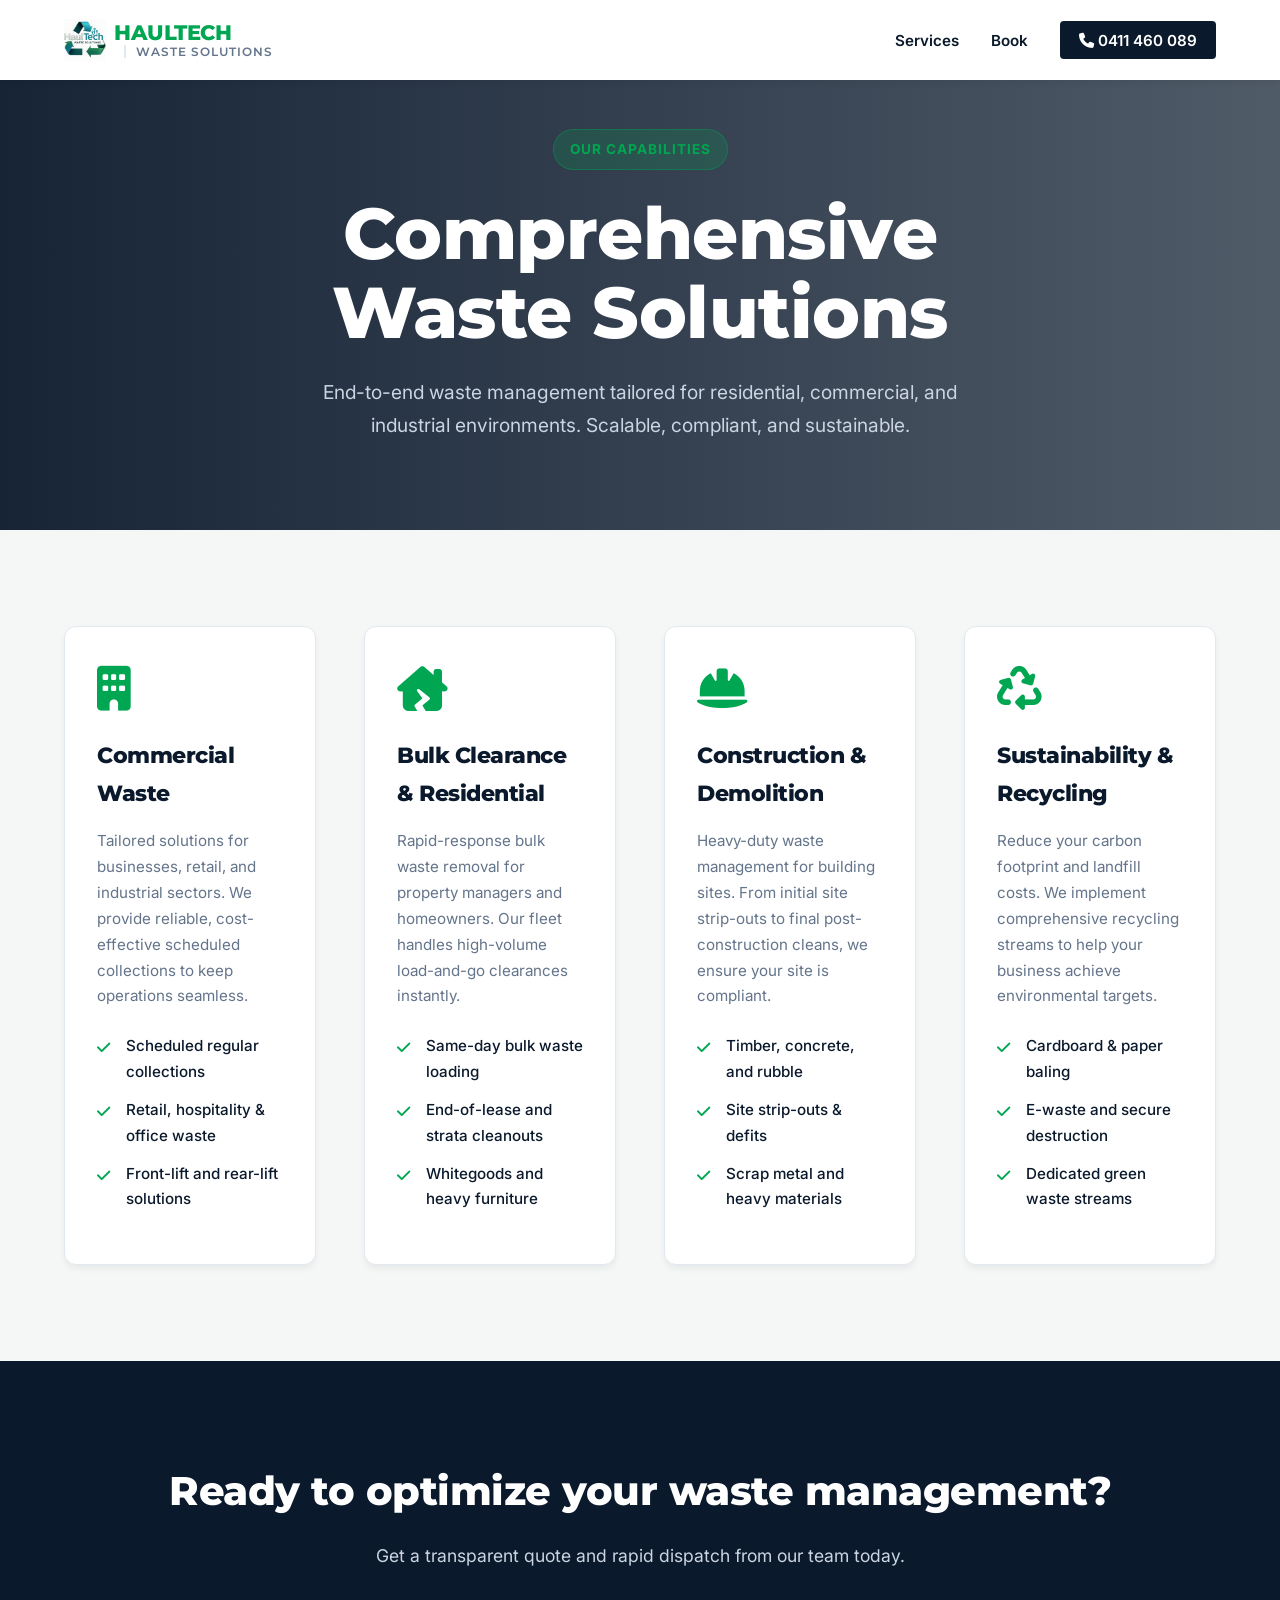
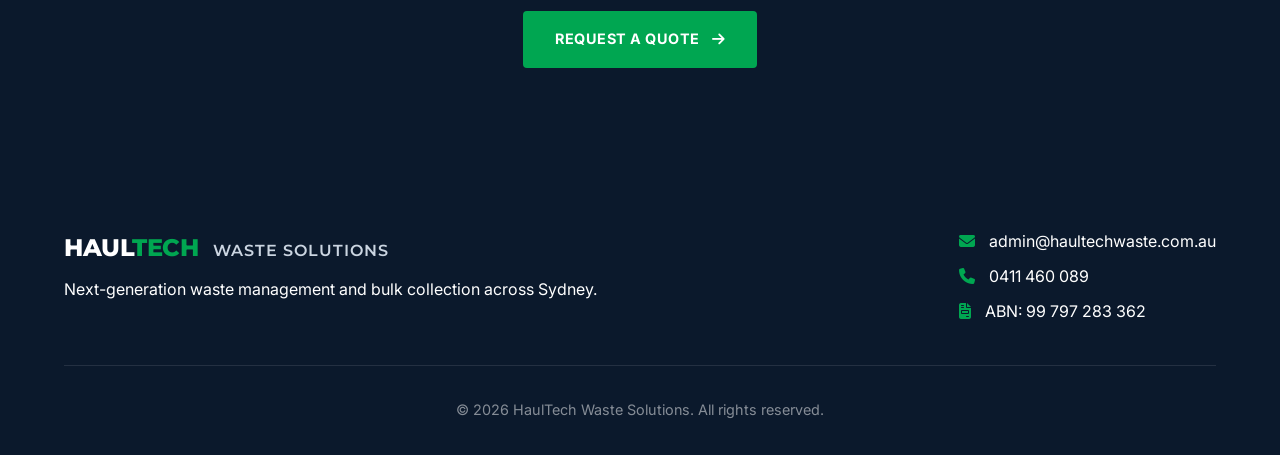
==== services.html @ 018791e0 "Add files via upload" ====
<!DOCTYPE html>
<html lang="en">
<head>
    <meta charset="UTF-8">
    <meta name="viewport" content="width=device-width, initial-scale=1.0">
    <title>Enterprise Services | HaulTech Waste Solutions</title>
    <link href="https://fonts.googleapis.com/css2?family=Montserrat:wght@700;800&family=Inter:wght@400;500;600&display=swap" rel="stylesheet">
    <link rel="stylesheet" href="https://cdnjs.cloudflare.com/ajax/libs/font-awesome/6.4.0/css/all.min.css">
    <link rel="stylesheet" href="styles.css">
</head>
<body>

    <header class="navbar">
        <div class="logo">
            <a href="index.html" class="logo-container">
                <img src="IMG_9557.JPG" alt="HaulTech Logo" class="logo-img">
                <div class="logo-text">
                    <span class="brand-name">HAUL<span>TECH</span></span>
                    <span class="tagline">WASTE SOLUTIONS</span>
                </div>
            </a>
        </div>
        <nav>
            <ul>
                <li><a href="services.html">Services</a></li>
                <li><a href="index.html#booking">Book</a></li>
                <li>
                    <a href="tel:0411460089" class="btn-nav-call">
                        <i class="fa-solid fa-phone"></i> <span class="phone-number">0411 460 089</span>
                    </a>
                </li>
            </ul>
        </nav>
    </header>

    <section class="hero hero-inner">
        <div class="hero-overlay"></div>
        <div class="hero-content fade-in-up" style="text-align: center; margin: 0 auto;">
            <span class="badge">Our Capabilities</span>
            <h1>Comprehensive Waste Solutions</h1>
            <p>End-to-end waste management tailored for residential, commercial, and industrial environments. Scalable, compliant, and sustainable.</p>
        </div>
    </section>

    <section class="services-showcase">
        <div class="services-showcase-grid">
            
            <div class="service-card-premium">
                <i class="fa-solid fa-building icon"></i>
                <h3>Commercial Waste</h3>
                <p>Tailored solutions for businesses, retail, and industrial sectors. We provide reliable, cost-effective scheduled collections to keep operations seamless.</p>
                <ul>
                    <li>Scheduled regular collections</li>
                    <li>Retail, hospitality & office waste</li>
                    <li>Front-lift and rear-lift solutions</li>
                </ul>
            </div>

            <div class="service-card-premium">
                <i class="fa-solid fa-house-chimney-crack icon"></i>
                <h3>Bulk Clearance & Residential</h3>
                <p>Rapid-response bulk waste removal for property managers and homeowners. Our fleet handles high-volume load-and-go clearances instantly.</p>
                <ul>
                    <li>Same-day bulk waste loading</li>
                    <li>End-of-lease and strata cleanouts</li>
                    <li>Whitegoods and heavy furniture</li>
                </ul>
            </div>

            <div class="service-card-premium">
                <i class="fa-solid fa-helmet-safety icon"></i>
                <h3>Construction & Demolition</h3>
                <p>Heavy-duty waste management for building sites. From initial site strip-outs to final post-construction cleans, we ensure your site is compliant.</p>
                <ul>
                    <li>Timber, concrete, and rubble</li>
                    <li>Site strip-outs & defits</li>
                    <li>Scrap metal and heavy materials</li>
                </ul>
            </div>

            <div class="service-card-premium">
                <i class="fa-solid fa-recycle icon"></i>
                <h3>Sustainability & Recycling</h3>
                <p>Reduce your carbon footprint and landfill costs. We implement comprehensive recycling streams to help your business achieve environmental targets.</p>
                <ul>
                    <li>Cardboard & paper baling</li>
                    <li>E-waste and secure destruction</li>
                    <li>Dedicated green waste streams</li>
                </ul>
            </div>

        </div>
    </section>

    <section class="cta-banner">
        <h2>Ready to optimize your waste management?</h2>
        <p>Get a transparent quote and rapid dispatch from our team today.</p>
        <a href="index.html#booking" class="btn-primary btn-lg">Request a Quote <i class="fa-solid fa-arrow-right"></i></a>
    </section>

   <footer>
        <div class="footer-container">
            <div class="footer-brand">
                <h2>HAUL<span>TECH</span> <span style="font-size: 1rem; font-weight: 600; color: #cbd5e1; letter-spacing: 1px; margin-left: 8px;">WASTE SOLUTIONS</span></h2>
                <p>Next-generation waste management and bulk collection across Sydney.</p>
            </div>
            <div class="footer-contact">
                <p><i class="fa-solid fa-envelope"></i> <a href="mailto:admin@haultechwaste.com.au">admin@haultechwaste.com.au</a></p>
                <p><i class="fa-solid fa-phone"></i> <a href="tel:0411460089">0411 460 089</a></p>
                <p class="footer-abn"><i class="fa-solid fa-file-invoice"></i> ABN: 99 797 283 362</p>
            </div>
        </div>
        <div class="footer-bottom">
            <p>&copy; 2026 HaulTech Waste Solutions. All rights reserved.</p>
        </div>
    </footer>

</body>
</html>
---- styles.css ----
/* =========================================
   ENTERPRISE DESIGN SYSTEM & VARIABLES
   ========================================= */
   :root {
    --primary-navy: #0B192C;
    --primary-green: #00A651; /* Vibrant, trustworthy green */
    --hover-green: #008741;
    --bg-light: #F4F7F6;
    --text-main: #334155;
    --text-muted: #64748B;
    --white: #ffffff;
    --border-color: #E2E8F0;
    --shadow-sm: 0 4px 6px rgba(0, 0, 0, 0.05);
    --shadow-lg: 0 20px 40px rgba(11, 25, 44, 0.08);
}

* {
    margin: 0;
    padding: 0;
    box-sizing: border-box;
}

body {
    font-family: 'Inter', sans-serif;
    color: var(--text-main);
    background-color: var(--bg-light);
    line-height: 1.7;
    -webkit-font-smoothing: antialiased;
}

h1, h2, h3, h4 {
    font-family: 'Montserrat', sans-serif;
    color: var(--primary-navy);
    font-weight: 800;
    letter-spacing: -0.5px;
}

/* =========================================
   NAVIGATION (Corporate & Sleek)
   ========================================= */
.navbar {
    display: flex;
    justify-content: space-between;
    align-items: center;
    padding: 1.2rem 5%;
    background: var(--white);
    box-shadow: var(--shadow-sm);
    position: sticky;
    top: 0;
    z-index: 1000;
}

.logo a {
    text-decoration: none;
    font-family: 'Montserrat', sans-serif;
    font-size: 1.8rem;
    font-weight: 800;
    color: var(--primary-navy);
    display: flex;
    align-items: center;
    gap: 0.5rem;
}

.logo span { color: var(--primary-green); }
.logo .tagline {
    font-size: 0.75rem;
    color: var(--text-muted);
    font-weight: 600;
    letter-spacing: 1px;
    margin-left: 10px;
    border-left: 2px solid var(--border-color);
    padding-left: 10px;
    display: none; /* Hidden on very small screens */
}

@media(min-width: 768px) { .logo .tagline { display: block; } }

nav ul {
    list-style: none;
    display: flex;
    gap: 2rem;
    align-items: center;
}

nav a {
    text-decoration: none;
    color: var(--primary-navy);
    font-weight: 600;
    font-size: 0.95rem;
    transition: color 0.3s;
}

nav a:hover { color: var(--primary-green); }

/* Buttons */
.btn-nav-call {
    background: var(--primary-navy);
    color: var(--white);
    padding: 0.6rem 1.2rem;
    border-radius: 4px;
    transition: background 0.3s, transform 0.3s;
}
.btn-nav-call:hover {
    background: var(--primary-green);
    color: var(--white);
    transform: translateY(-2px);
}

.btn-primary {
    background: var(--primary-green);
    color: var(--white);
    padding: 1rem 2rem;
    border-radius: 4px;
    font-weight: 700;
    text-decoration: none;
    display: inline-flex;
    align-items: center;
    justify-content: center;
    gap: 0.75rem;
    border: none;
    cursor: pointer;
    transition: all 0.3s ease;
    text-transform: uppercase;
    letter-spacing: 0.5px;
    font-size: 0.9rem;
}

.btn-primary:hover {
    background: var(--hover-green);
    transform: translateY(-3px);
    box-shadow: 0 10px 20px rgba(0, 166, 81, 0.3);
}

.btn-outline-light {
    border: 2px solid var(--white);
    color: var(--white);
    padding: 0.9rem 2rem;
    border-radius: 4px;
    font-weight: 700;
    text-decoration: none;
    transition: all 0.3s ease;
    text-transform: uppercase;
    letter-spacing: 0.5px;
    font-size: 0.9rem;
}

.btn-outline-light:hover {
    background: var(--white);
    color: var(--primary-navy);
}

/* =========================================
   HERO SECTION (Cinematic & Bold)
   ========================================= */
.hero {
    position: relative;
    height: 85vh;
    min-height: 600px;
    display: flex;
    align-items: center;
    padding: 0 5%;
    background: url('https://images.unsplash.com/photo-1532996122724-e3c354a0b15b?auto=format&fit=crop&w=1920&q=80') center/cover;
}

.hero-overlay {
    position: absolute;
    inset: 0;
    background: linear-gradient(90deg, rgba(11, 25, 44, 0.95) 0%, rgba(11, 25, 44, 0.7) 100%);
    z-index: 1;
}

.hero-content {
    position: relative;
    z-index: 2;
    max-width: 800px;
    color: var(--white);
}

.badge {
    display: inline-block;
    background: rgba(0, 166, 81, 0.2);
    color: var(--primary-green);
    padding: 0.5rem 1rem;
    border-radius: 50px;
    font-weight: 700;
    font-size: 0.85rem;
    margin-bottom: 1.5rem;
    border: 1px solid rgba(0, 166, 81, 0.4);
    letter-spacing: 1px;
    text-transform: uppercase;
}

.hero h1 {
    color: var(--white);
    font-size: 4.5rem;
    line-height: 1.1;
    margin-bottom: 1.5rem;
}

.hero p {
    font-size: 1.2rem;
    color: #cbd5e1;
    margin-bottom: 2.5rem;
    max-width: 600px;
}

.hero-buttons {
    display: flex;
    gap: 1.5rem;
    flex-wrap: wrap;
}

/* Animation for Hero */
.fade-in-up {
    animation: fadeInUp 1s cubic-bezier(0.2, 0.8, 0.2, 1) forwards;
}

@keyframes fadeInUp {
    from { opacity: 0; transform: translateY(40px); }
    to { opacity: 1; transform: translateY(0); }
}

/* =========================================
   TRUST SECTION (Corporate Capabilities)
   ========================================= */
.trust-section {
    padding: 4rem 5%;
    background: var(--white);
    border-bottom: 1px solid var(--border-color);
}

.trust-grid {
    max-width: 1200px;
    margin: 0 auto;
    display: grid;
    grid-template-columns: repeat(auto-fit, minmax(300px, 1fr));
    gap: 3rem;
    text-align: center;
}

.icon-circle {
    width: 80px;
    height: 80px;
    background: rgba(0, 166, 81, 0.1);
    color: var(--primary-green);
    border-radius: 50%;
    display: flex;
    align-items: center;
    justify-content: center;
    font-size: 2rem;
    margin: 0 auto 1.5rem auto;
    transition: transform 0.3s;
}

.trust-item:hover .icon-circle { transform: scale(1.1); }
.trust-item h3 { font-size: 1.3rem; margin-bottom: 0.75rem; }

/* =========================================
   BOOKING SECTION (Split Layout)
   ========================================= */
.booking-section {
    padding: 6rem 5%;
    max-width: 1400px;
    margin: 0 auto;
}

.booking-container {
    display: grid;
    grid-template-columns: 1fr 1.2fr;
    gap: 4rem;
    align-items: start;
}

@media(max-width: 992px) {
    .booking-container { grid-template-columns: 1fr; }
    .hero h1 { font-size: 3rem; }
}

.booking-text h2 {
    font-size: 3rem;
    margin-bottom: 1.5rem;
}

.booking-text p {
    font-size: 1.1rem;
    margin-bottom: 2rem;
}

.contact-card {
    background: var(--white);
    padding: 1.5rem;
    border-radius: 8px;
    display: flex;
    align-items: center;
    gap: 1.5rem;
    border: 1px solid var(--border-color);
    box-shadow: var(--shadow-sm);
}

.contact-card i {
    font-size: 2.5rem;
    color: var(--primary-navy);
}

.contact-card h4 { font-size: 1rem; margin-bottom: 0.25rem; }
.contact-card a {
    color: var(--primary-green);
    font-weight: 700;
    text-decoration: none;
    font-size: 1.2rem;
}

/* Premium Form Styling */
.booking-form-wrapper {
    background: var(--white);
    padding: 3rem;
    border-radius: 16px;
    box-shadow: var(--shadow-lg);
}

.form-row {
    display: grid;
    grid-template-columns: 1fr 1fr;
    gap: 1.5rem;
}

@media(max-width: 600px) {
    .form-row { grid-template-columns: 1fr; gap: 0; }
    .booking-form-wrapper { padding: 2rem 1.5rem; }
}

.form-group { margin-bottom: 1.5rem; }
.form-group label {
    display: block;
    margin-bottom: 0.5rem;
    font-weight: 600;
    font-size: 0.9rem;
    color: var(--primary-navy);
}

.form-group input, 
.form-group select, 
.form-group textarea {
    width: 100%;
    padding: 1rem;
    background: var(--bg-light);
    border: 1px solid transparent;
    border-radius: 8px;
    font-family: 'Inter', sans-serif;
    font-size: 1rem;
    transition: all 0.3s;
}

.form-group input:focus, 
.form-group select:focus, 
.form-group textarea:focus {
    outline: none;
    border: 1px solid var(--primary-green);
    background: var(--white);
    box-shadow: 0 0 0 4px rgba(0, 166, 81, 0.1);
}

.form-group textarea { resize: vertical; min-height: 120px; }

.btn-submit { width: 100%; margin-top: 1rem; padding: 1.2rem; font-size: 1.1rem; }

.form-status { margin-top: 1.5rem; font-weight: 600; text-align: center; }

/* =========================================
   CORPORATE FOOTER
   ========================================= */
footer {
    background: var(--primary-navy);
    color: var(--white);
    padding: 4rem 5% 2rem;
}

.footer-container {
    max-width: 1200px;
    margin: 0 auto;
    display: flex;
    justify-content: space-between;
    flex-wrap: wrap;
    gap: 2rem;
    border-bottom: 1px solid rgba(255,255,255,0.1);
    padding-bottom: 2rem;
    margin-bottom: 2rem;
}

.footer-brand h2 { color: var(--white); margin-bottom: 0.5rem; }
.footer-brand span { color: var(--primary-green); }
.footer-contact p { margin-bottom: 0.5rem; }
.footer-contact a { color: var(--white); text-decoration: none; transition: color 0.3s; }
.footer-contact a:hover { color: var(--primary-green); }
.footer-contact i { color: var(--primary-green); margin-right: 10px; }

.footer-bottom { text-align: center; color: rgba(255,255,255,0.5); font-size: 0.9rem; }

/* =========================================
   SERVICES PAGE (Enterprise Layout)
   ========================================= */

/* Shorter Cinematic Hero for Subpages */
.hero-inner {
    height: 50vh;
    min-height: 400px;
}

/* Services Layout */
.services-showcase {
    padding: 6rem 5%;
    max-width: 1400px;
    margin: 0 auto;
}

.services-showcase-grid {
    display: grid;
    grid-template-columns: repeat(1, 1fr);
    gap: 3rem;
}

@media(min-width: 768px) {
    .services-showcase-grid { grid-template-columns: repeat(2, 1fr); }
}

@media(min-width: 1100px) {
    .services-showcase-grid { grid-template-columns: repeat(4, 1fr); }
}

/* Premium Service Cards */
.service-card-premium {
    background: var(--white);
    border: 1px solid var(--border-color);
    border-radius: 12px;
    padding: 2.5rem 2rem;
    position: relative;
    overflow: hidden;
    transition: all 0.4s ease;
    box-shadow: var(--shadow-sm);
}

/* Animated Green Top Border on Hover */
.service-card-premium::before {
    content: '';
    position: absolute;
    top: 0;
    left: 0;
    width: 100%;
    height: 4px;
    background: var(--primary-green);
    transform: scaleX(0);
    transform-origin: left;
    transition: transform 0.4s ease;
}

.service-card-premium:hover {
    transform: translateY(-10px);
    box-shadow: var(--shadow-lg);
    border-color: transparent;
}

.service-card-premium:hover::before {
    transform: scaleX(1);
}

.service-card-premium .icon {
    font-size: 2.8rem;
    color: var(--primary-green);
    margin-bottom: 1.5rem;
}

.service-card-premium h3 {
    font-size: 1.4rem;
    margin-bottom: 1rem;
}

.service-card-premium p {
    color: var(--text-muted);
    margin-bottom: 1.5rem;
    font-size: 0.95rem;
}

/* Custom Checkmark List using FontAwesome */
.service-card-premium ul {
    list-style: none;
}

.service-card-premium ul li {
    position: relative;
    padding-left: 1.8rem;
    margin-bottom: 0.75rem;
    font-weight: 500;
    font-size: 0.95rem;
    color: var(--primary-navy);
}

.service-card-premium ul li::before {
    content: '\f00c'; /* FontAwesome Checkmark */
    font-family: 'Font Awesome 6 Free';
    font-weight: 900;
    position: absolute;
    left: 0;
    top: 2px;
    color: var(--primary-green);
}

/* Call to Action Banner */
.cta-banner {
    background: var(--primary-navy);
    padding: 6rem 5%;
    text-align: center;
}

.cta-banner h2 {
    color: var(--white);
    margin-bottom: 1rem;
    font-size: 2.5rem;
}

.cta-banner p {
    color: #cbd5e1;
    margin-bottom: 2.5rem;
    font-size: 1.1rem;
}

/* =========================================
   BY THE NUMBERS / STATS SECTION
   ========================================= */
.stats-section {
    background: var(--primary-navy);
    color: var(--white);
    padding: 5rem 5%;
    border-top: 1px solid rgba(255, 255, 255, 0.1);
    border-bottom: 1px solid rgba(255, 255, 255, 0.1);
}

.stats-grid {
    max-width: 1200px;
    margin: 0 auto;
    display: grid;
    grid-template-columns: repeat(1, 1fr);
    gap: 3rem;
    text-align: center;
}

@media(min-width: 768px) {
    .stats-grid {
        grid-template-columns: repeat(2, 1fr);
    }
}

@media(min-width: 1024px) {
    .stats-grid {
        grid-template-columns: repeat(3, 1fr);
    }
}

.stat-item h2 {
    font-size: 3.5rem;
    color: var(--primary-green);
    font-family: 'Montserrat', sans-serif;
    font-weight: 800;
    margin-bottom: 0.5rem;
    line-height: 1;
}

/* Special styling for the ABN card so it fits nicely */
.stat-item .abn-code {
    font-size: 1.6rem;
    color: var(--primary-green);
    font-family: 'Montserrat', sans-serif;
    font-weight: 700;
    margin-bottom: 0.8rem;
    letter-spacing: 0.5px;
    padding-top: 0.5rem;
}

.stat-item p {
    color: #cbd5e1;
    font-size: 1rem;
    font-weight: 500;
    text-transform: uppercase;
    letter-spacing: 0.5px;
}

* {
    margin: 0;
    padding: 0;
    box-sizing: border-box;
}

html {
    scroll-behavior: smooth;
}

/* =========================================
   PERFECT CENTERING FOR SERVICES PAGE HERO
   ========================================= */
.hero-inner .hero-content {
    text-align: center !important;
    margin-left: auto !important;
    margin-right: auto !important;
    width: 100%;
}

.hero-inner .hero-content p {
    text-align: center !important;
    margin-left: auto !important;
    margin-right: auto !important;
    max-width: 650px;
}

/* =========================================
   ULTRA-COMPACT MOBILE HEADER FIX
   ========================================= */
@media(max-width: 768px) {
    .navbar {
        padding: 0.75rem 4%;
        flex-wrap: nowrap; /* Forces everything to stay on one clean line */
    }

    /* Shrinks the logo just enough so it never crowds the menu buttons */
    .logo a {
        font-size: 1.3rem !important;
        letter-spacing: -0.5px;
    }

    .tagline {
        display: none !important; /* Hides secondary text completely on mobile */
    }

    .mobile-actions {
        display: flex;
        gap: 0.6rem;
        align-items: center;
    }
    
    /* Makes the mobile phone icon sleek and proportional */
    .mobile-phone-icon {
        width: 36px;
        height: 36px;
        font-size: 0.95rem;
    }

    /* Tightens the hamburger button */
    .menu-toggle {
        font-size: 1.35rem;
        padding: 0;
    }

    .desktop-phone {
        display: none !important;
    }
}

/* =========================================
   RESPONSIVE PHONE NUMBER & HEADER STYLING
   ========================================= */
@media(max-width: 768px) {
    .navbar {
        padding: 0.75rem 4%;
        justify-content: space-between;
    }

    .logo a {
        font-size: 1.2rem !important;
        letter-spacing: -0.5px;
    }

    .tagline {
        display: none !important;
    }

    nav ul {
        gap: 0.6rem;
        align-items: center;
    }

    nav a {
        font-size: 0.85rem;
    }

    /* Keeps the call button compact and clean on mobile */
    .btn-nav-call {
        padding: 0.4rem 0.7rem;
        font-size: 0.8rem;
        display: inline-flex;
        align-items: center;
        gap: 4px;
    }

    /* Keeps the phone digits readable on smaller phones */
    .phone-number {
        font-size: 0.78rem;
    }
}

/* For extremely small screens (older phones under 380px wide) */
@media(max-width: 380px) {
    .phone-number {
        display: none; /* Safely hides just the digits on tiny screens, keeping the green phone icon active to dial */
    }
}

/* =========================================
   MOBILE HERO SECTION FIX (Prevents Text Cutoff)
   ========================================= */
@media(max-width: 768px) {
    .hero {
        height: auto !important;
        min-height: auto !important;
        padding: 5rem 5% 4rem 5% !important;
    }

    .hero-content h1 {
        font-size: 2.2rem !important;
        line-height: 1.2 !important;
        margin-bottom: 1rem !important;
    }

    .hero-content p {
        font-size: 1rem !important;
        line-height: 1.5 !important;
        margin-bottom: 1.5rem !important;
    }
}

/* =========================================
   3D & MOVING SERVICE ICONS
   ========================================= */

/* Enable 3D perspective on the service cards */
.service-card {
    transition: transform 0.4s cubic-bezier(0.16, 1, 0.3, 1), box-shadow 0.4s cubic-bezier(0.16, 1, 0.3, 1);
    transform-style: preserve-3d;
    perspective: 1000px;
}

/* 3D tilt effect when hovering the entire card */
.service-card:hover {
    transform: translateY(-8px) rotateX(3deg) rotateY(-3deg);
    box-shadow: 0 20px 40px rgba(0, 166, 81, 0.15), 0 10px 20px rgba(11, 25, 44, 0.1);
}

/* Continuous gentle floating movement for the icon container */
.service-icon, 
.service-card i {
    animation: floatIcon 4s ease-in-out infinite;
    transform-style: preserve-3d;
    display: inline-block;
    transition: transform 0.4s ease, color 0.3s ease;
}

/* Keyframes for smooth floating motion */
@keyframes floatIcon {
    0% {
        transform: translateY(0px) rotate(0deg);
    }
    50% {
        transform: translateY(-8px) rotate(2deg);
    }
    100% {
        transform: translateY(0px) rotate(0deg);
    }
}

/* Enhanced 3D pop effect when hovering the card */
.service-card:hover .service-icon,
.service-card:hover i {
    animation-play-state: paused; /* Pause floating during hover to focus on the 3D pop */
    transform: translateY(-12px) translateZ(25px) scale(1.12);
    color: var(--primary-green);
    text-shadow: 0 10px 20px rgba(0, 166, 81, 0.3);
}

/* =========================================
   CUSTOM BRAND LOGO STYLING
   ========================================= */

/* Header Logo */
.logo a {
    display: flex;
    align-items: center;
    text-decoration: none;
}

.logo-img {
    height: 48px;
    width: auto;
    display: block;
    object-fit: contain;
    transition: transform 0.3s ease;
}

.logo-img:hover {
    transform: scale(1.02);
}

/* Footer Logo */
.footer-brand a {
    display: inline-block;
    margin-bottom: 0.75rem;
}

.footer-logo-img {
    height: 52px;
    width: auto;
    display: block;
    object-fit: contain;
}

/* Mobile Adjustments for Header Logo */
@media(max-width: 768px) {
    .logo-img {
        height: 38px;
    }
}

/* =========================================
   SIDE-BY-SIDE LOGO & BRAND TEXT
   ========================================= */
.logo-container {
    display: flex;
    align-items: center;
    gap: 10px;
    text-decoration: none;
}

.logo-img {
    height: 42px;
    width: auto;
    object-fit: contain;
    transition: transform 0.3s ease;
}

.logo-container:hover .logo-img {
    transform: scale(1.03);
}

.logo-text {
    display: flex;
    flex-direction: column;
    line-height: 1.1;
}

.brand-name {
    font-family: 'Montserrat', sans-serif;
    font-weight: 800;
    font-size: 1.3rem;
    color: var(--primary-navy);
    letter-spacing: -0.5px;
}

.brand-name span {
    color: var(--primary-green);
}

.tagline {
    font-family: 'Montserrat', sans-serif;
    font-weight: 600;
    font-size: 0.65rem;
    color: #64748b;
    letter-spacing: 0.5px;
    text-transform: uppercase;
}

/* Mobile Responsiveness for Header Branding */
@media(max-width: 768px) {
    .logo-img {
        height: 34px;
    }

    .brand-name {
        font-size: 1.05rem;
    }

    .tagline {
        display: none; /* Hides tagline on smaller mobile screens to keep the header clean and uncluttered */
    }
}

/* =========================================
   SERVICE AREA MAP SECTION
   ========================================= */
.map-section {
    padding: 5rem 5%;
    background: #f8fafc;
    border-top: 1px solid var(--border-color);
    text-align: center;
}

.map-header {
    max-width: 700px;
    margin: 0 auto 2.5rem auto;
}

.map-header h2 {
    font-family: 'Montserrat', sans-serif;
    font-size: 2.2rem;
    font-weight: 800;
    color: var(--primary-navy);
    margin-bottom: 0.75rem;
}

.map-header p {
    font-size: 1.05rem;
    color: #64748b;
    line-height: 1.5;
}

.map-container {
    width: 100%;
    max-width: 1200px;
    margin: 0 auto;
    border-radius: 12px;
    overflow: hidden;
    box-shadow: 0 15px 35px rgba(11, 25, 44, 0.08);
    border: 1px solid var(--border-color);
}

.map-container iframe {
    width: 100%;
    height: 420px;
    display: block;
}

/* Mobile Responsiveness for Map Section */
@media(max-width: 768px) {
    .map-section {
        padding: 3.5rem 4%;
    }

    .map-header h2 {
        font-size: 1.7rem;
    }

    .map-container iframe {
        height: 320px;
    }
}
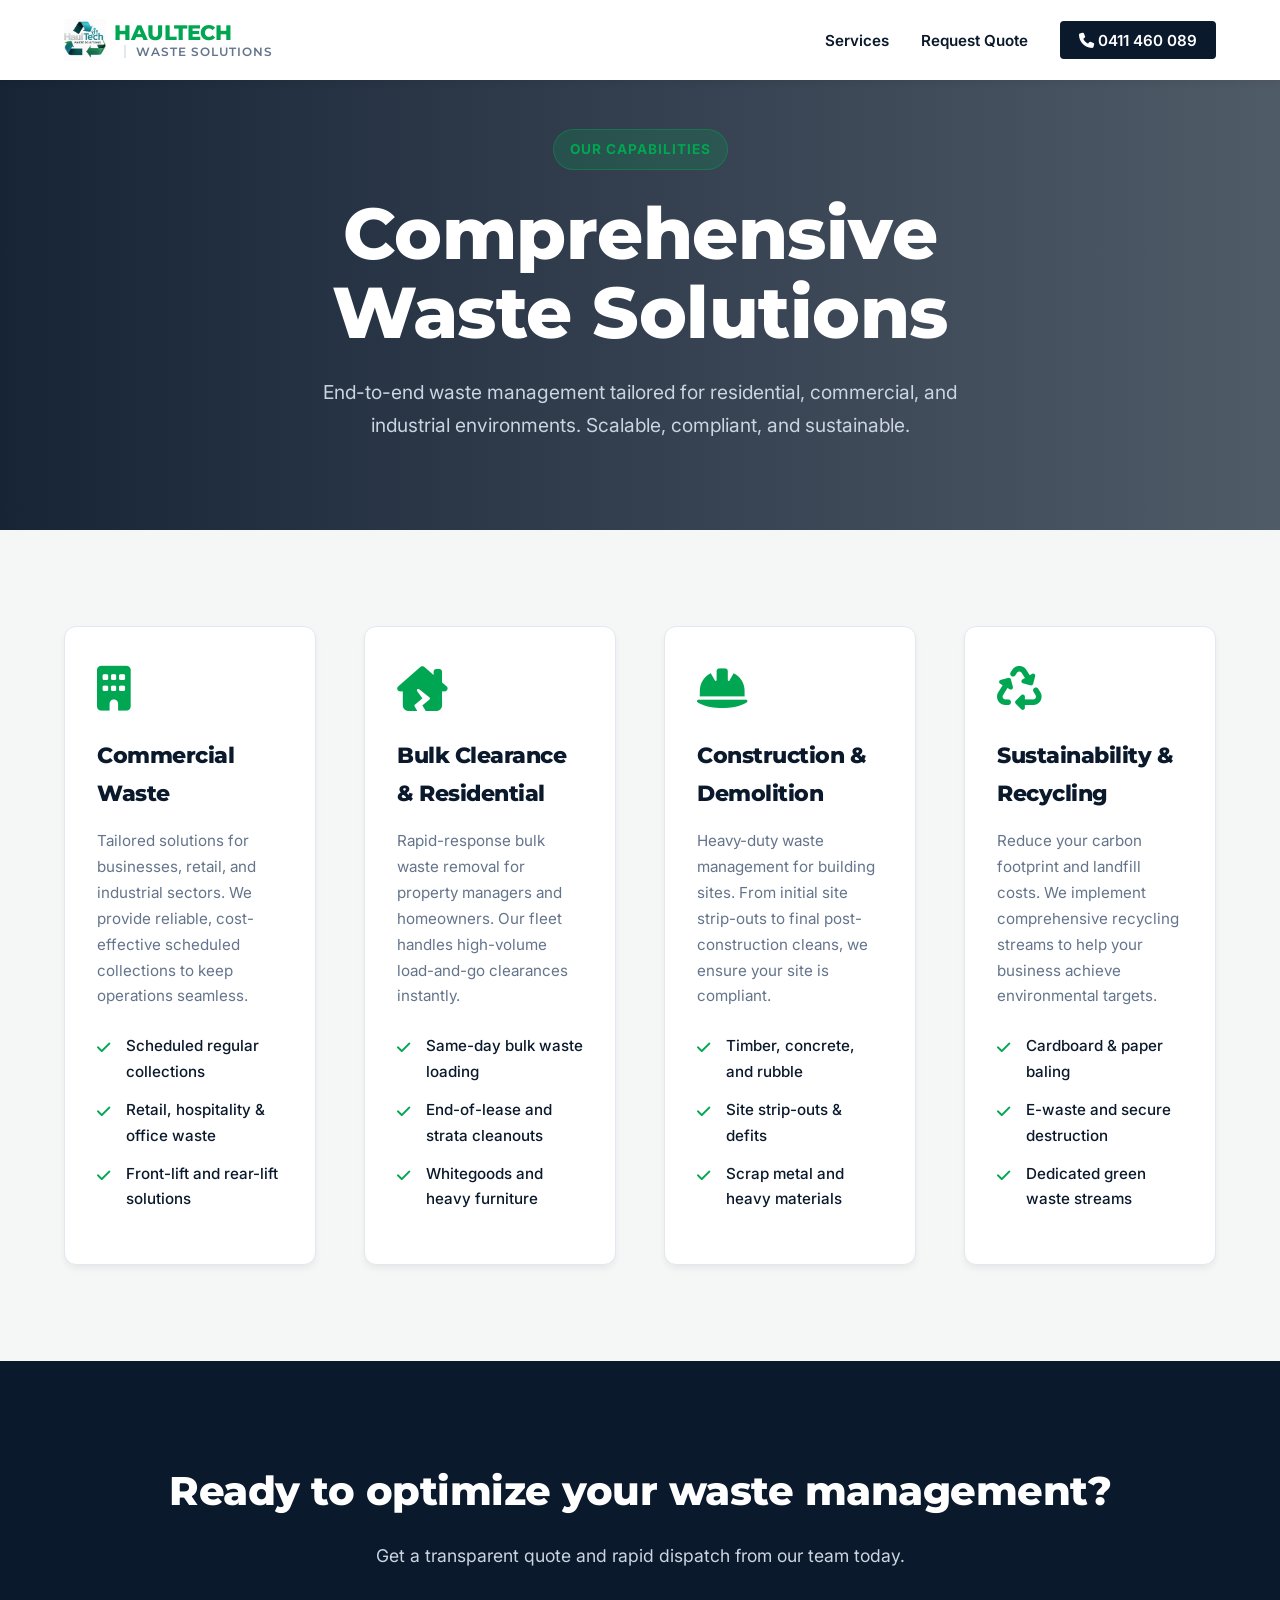
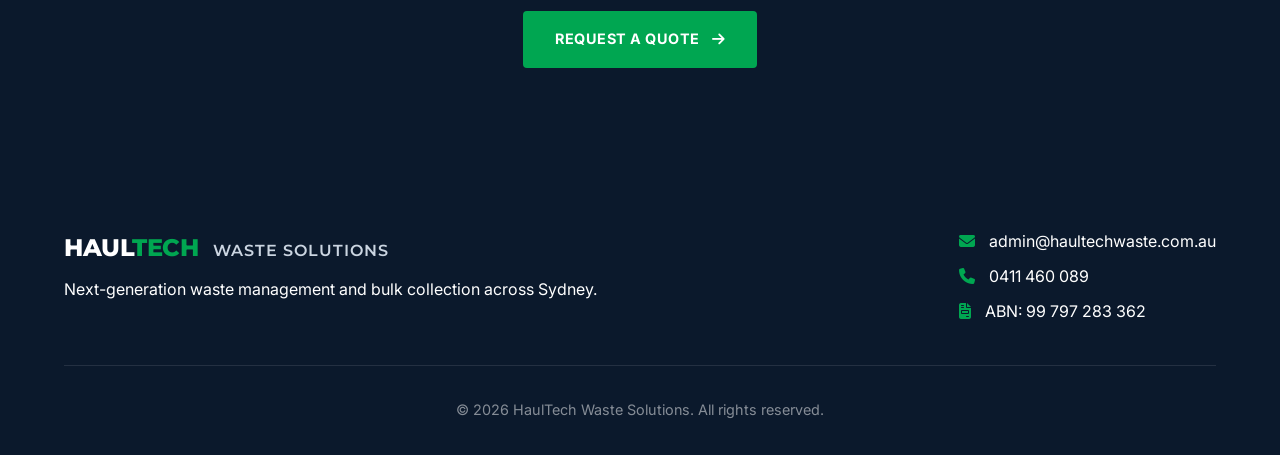
==== commit bb7cdfa8: "Fix HTML encoding issues in services.html" ====
--- a/services.html
+++ b/services.html
@@ -23,7 +23,7 @@
         <nav>
             <ul>
                 <li><a href="services.html">Services</a></li>
-                <li><a href="index.html#booking">Book</a></li>
+                <li><a href="index.html#booking">Request Quote</a></li>
                 <li>
                     <a href="tel:0411460089" class="btn-nav-call">
                         <i class="fa-solid fa-phone"></i> <span class="phone-number">0411 460 089</span>
@@ -116,4 +116,4 @@
     </footer>
 
 </body>
-</html>+</html>
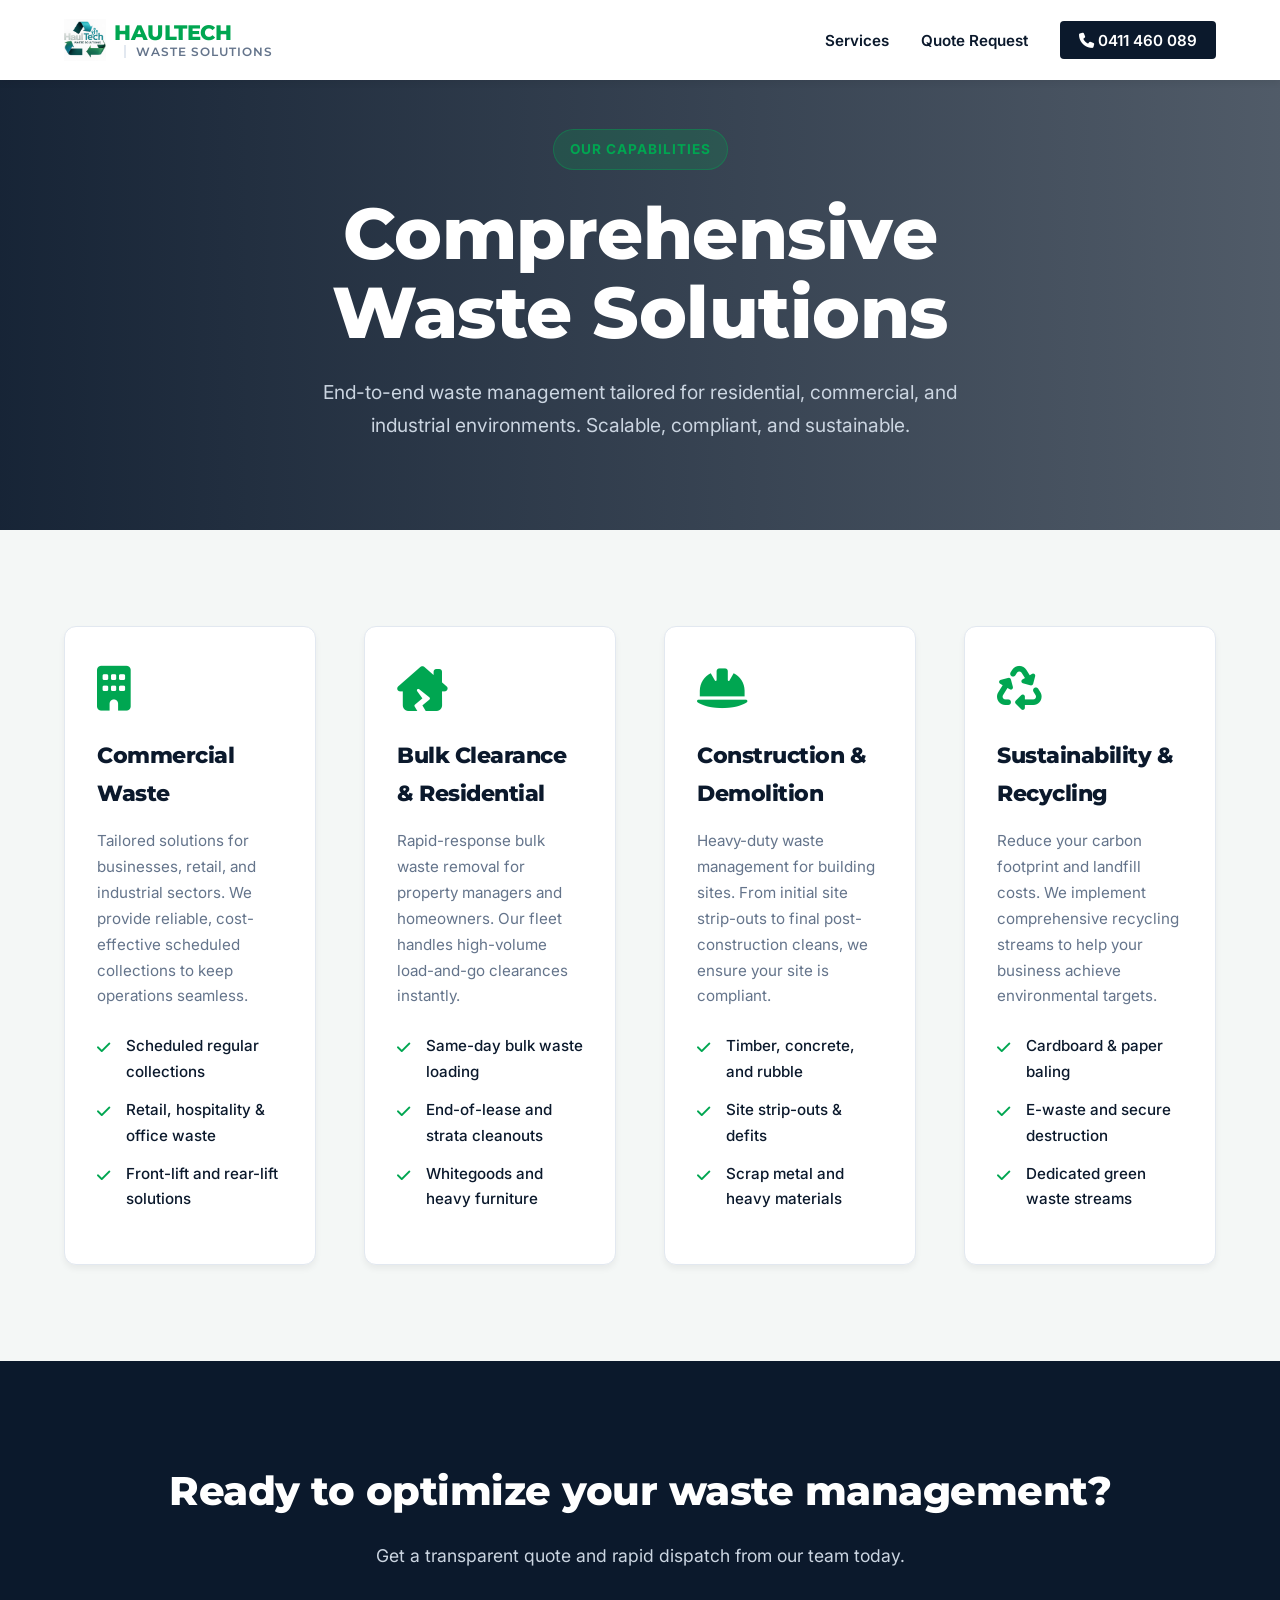
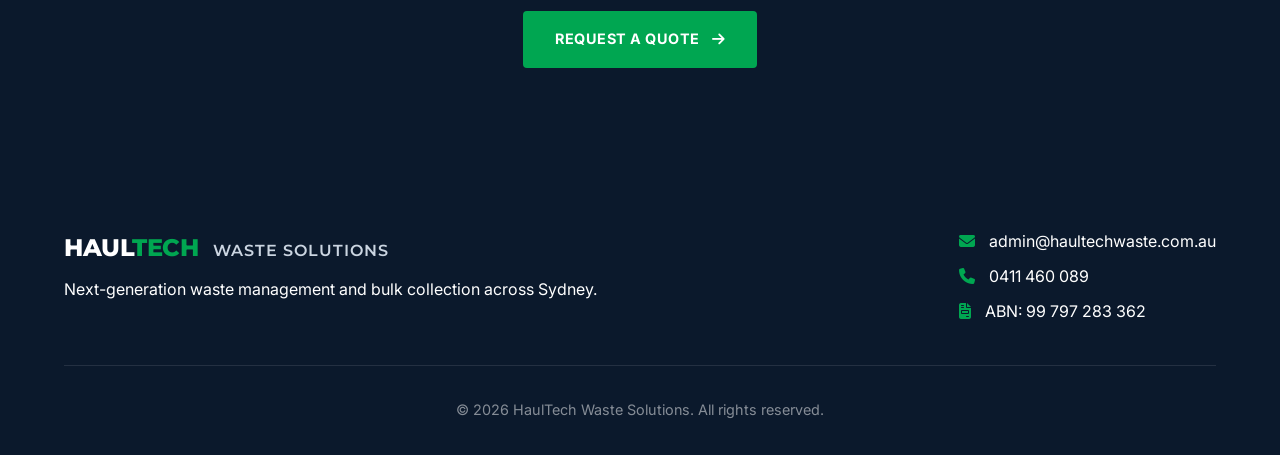
==== commit a511ffab: "Update services.html" ====
--- a/services.html
+++ b/services.html
@@ -23,7 +23,7 @@
         <nav>
             <ul>
                 <li><a href="services.html">Services</a></li>
-                <li><a href="index.html#booking">Request Quote</a></li>
+                <li><a href="index.html#booking">Quote Request</a></li>
                 <li>
                     <a href="tel:0411460089" class="btn-nav-call">
                         <i class="fa-solid fa-phone"></i> <span class="phone-number">0411 460 089</span>
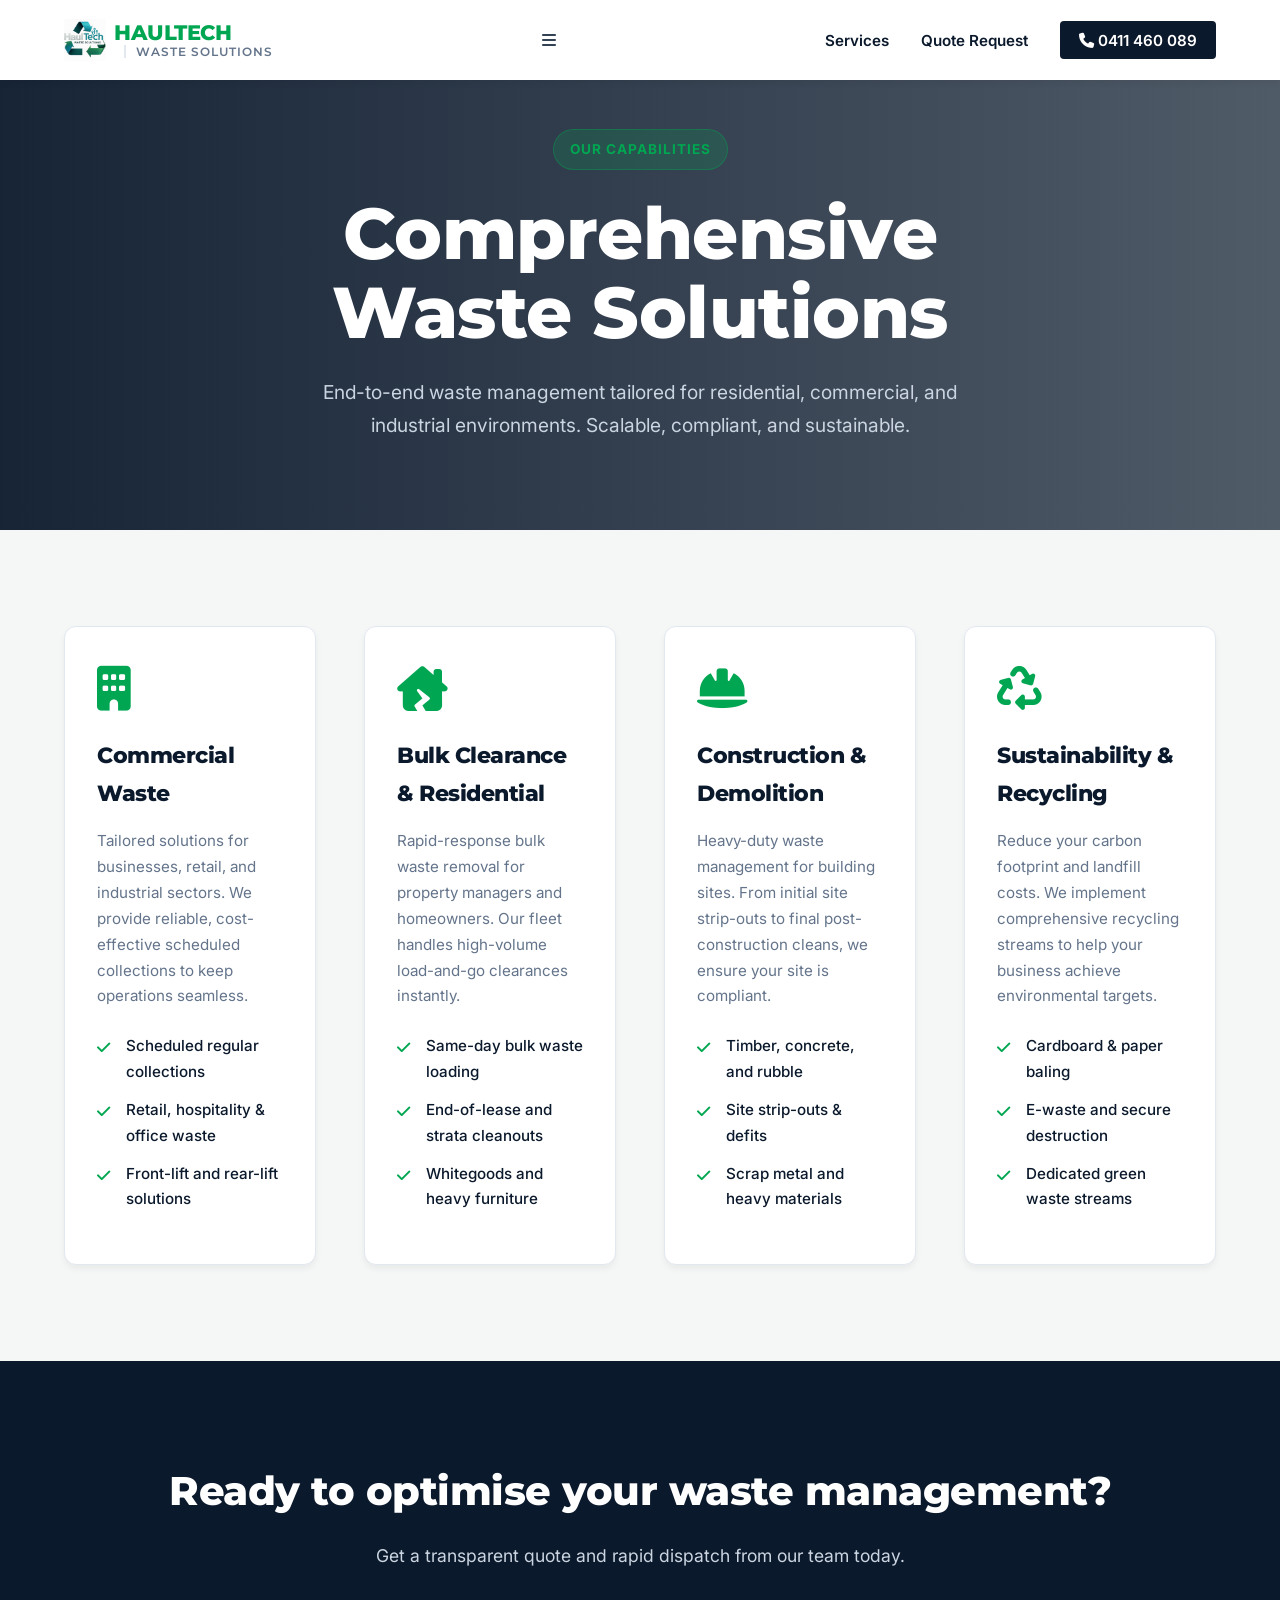
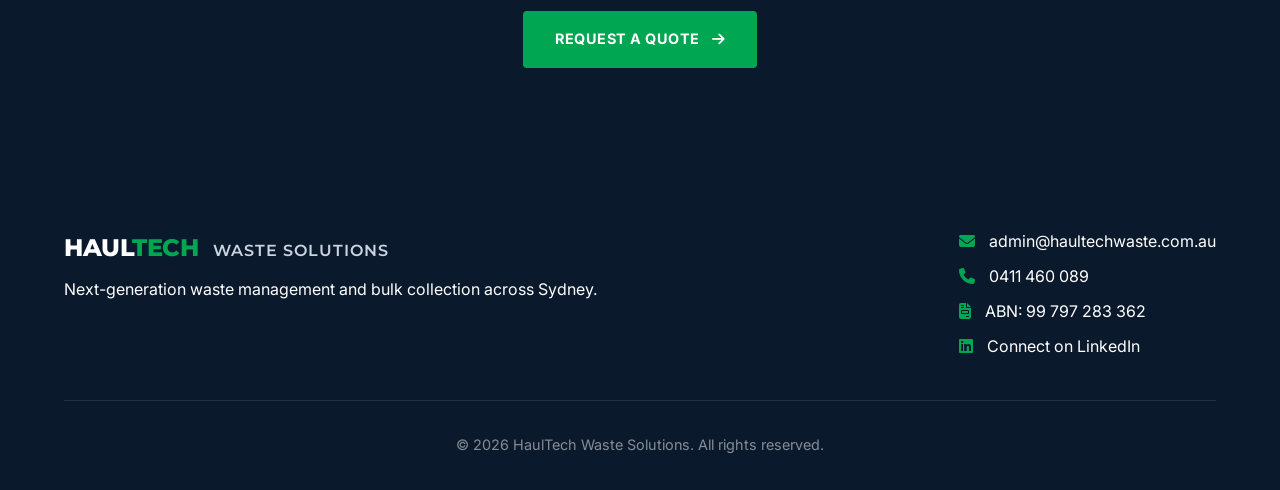
==== commit ee696ae0: "Update services.html" ====
--- a/services.html
+++ b/services.html
@@ -3,7 +3,8 @@
 <head>
     <meta charset="UTF-8">
     <meta name="viewport" content="width=device-width, initial-scale=1.0">
-    <title>Enterprise Services | HaulTech Waste Solutions</title>
+    <link rel="icon" type="image/jpeg" href="IMG_9557.JPG">
+    <title>HWS | Services</title>
     <link href="https://fonts.googleapis.com/css2?family=Montserrat:wght@700;800&family=Inter:wght@400;500;600&display=swap" rel="stylesheet">
     <link rel="stylesheet" href="https://cdnjs.cloudflare.com/ajax/libs/font-awesome/6.4.0/css/all.min.css">
     <link rel="stylesheet" href="styles.css">
@@ -20,13 +21,18 @@
                 </div>
             </a>
         </div>
-        <nav>
-            <ul>
+
+        <div class="menu-toggle" id="mobile-menu">
+            <i class="fa-solid fa-bars"></i>
+        </div>
+
+        <nav class="nav-menu">
+            <ul class="nav-list">
                 <li><a href="services.html">Services</a></li>
                 <li><a href="index.html#booking">Quote Request</a></li>
                 <li>
                     <a href="tel:0411460089" class="btn-nav-call">
-                        <i class="fa-solid fa-phone"></i> <span class="phone-number">0411 460 089</span>
+                        <i class="fa-solid fa-phone"></i> <span class="phone-number"> 0411 460 089</span>
                     </a>
                 </li>
             </ul>
@@ -93,27 +99,33 @@
     </section>
 
     <section class="cta-banner">
-        <h2>Ready to optimize your waste management?</h2>
+        <h2>Ready to optimise your waste management?</h2>
         <p>Get a transparent quote and rapid dispatch from our team today.</p>
         <a href="index.html#booking" class="btn-primary btn-lg">Request a Quote <i class="fa-solid fa-arrow-right"></i></a>
     </section>
 
-   <footer>
+    <footer>
         <div class="footer-container">
             <div class="footer-brand">
                 <h2>HAUL<span>TECH</span> <span style="font-size: 1rem; font-weight: 600; color: #cbd5e1; letter-spacing: 1px; margin-left: 8px;">WASTE SOLUTIONS</span></h2>
                 <p>Next-generation waste management and bulk collection across Sydney.</p>
             </div>
-            <div class="footer-contact">
-                <p><i class="fa-solid fa-envelope"></i> <a href="mailto:admin@haultechwaste.com.au">admin@haultechwaste.com.au</a></p>
-                <p><i class="fa-solid fa-phone"></i> <a href="tel:0411460089">0411 460 089</a></p>
-                <p class="footer-abn"><i class="fa-solid fa-file-invoice"></i> ABN: 99 797 283 362</p>
-            </div>
+             <div class="footer-contact">
+    <p><i class="fa-solid fa-envelope"></i> <a href="mailto:admin@haultechwaste.com.au">admin@haultechwaste.com.au</a></p>
+    <p><i class="fa-solid fa-phone"></i> <a href="tel:0411460089">0411 460 089</a></p>
+    <p class="footer-abn"><i class="fa-solid fa-file-invoice"></i> ABN: 99 797 283 362</p>
+    <p class="footer-social">
+        <a href="https://www.linkedin.com/company/107852363/" target="_blank" rel="noopener noreferrer">
+            <i class="fa-brands fa-linkedin"></i> Connect on LinkedIn
+        </a>
+    </p>
+</div>
         </div>
         <div class="footer-bottom">
             <p>&copy; 2026 HaulTech Waste Solutions. All rights reserved.</p>
         </div>
     </footer>
 
+    <script src="script.js"></script>
 </body>
 </html>
